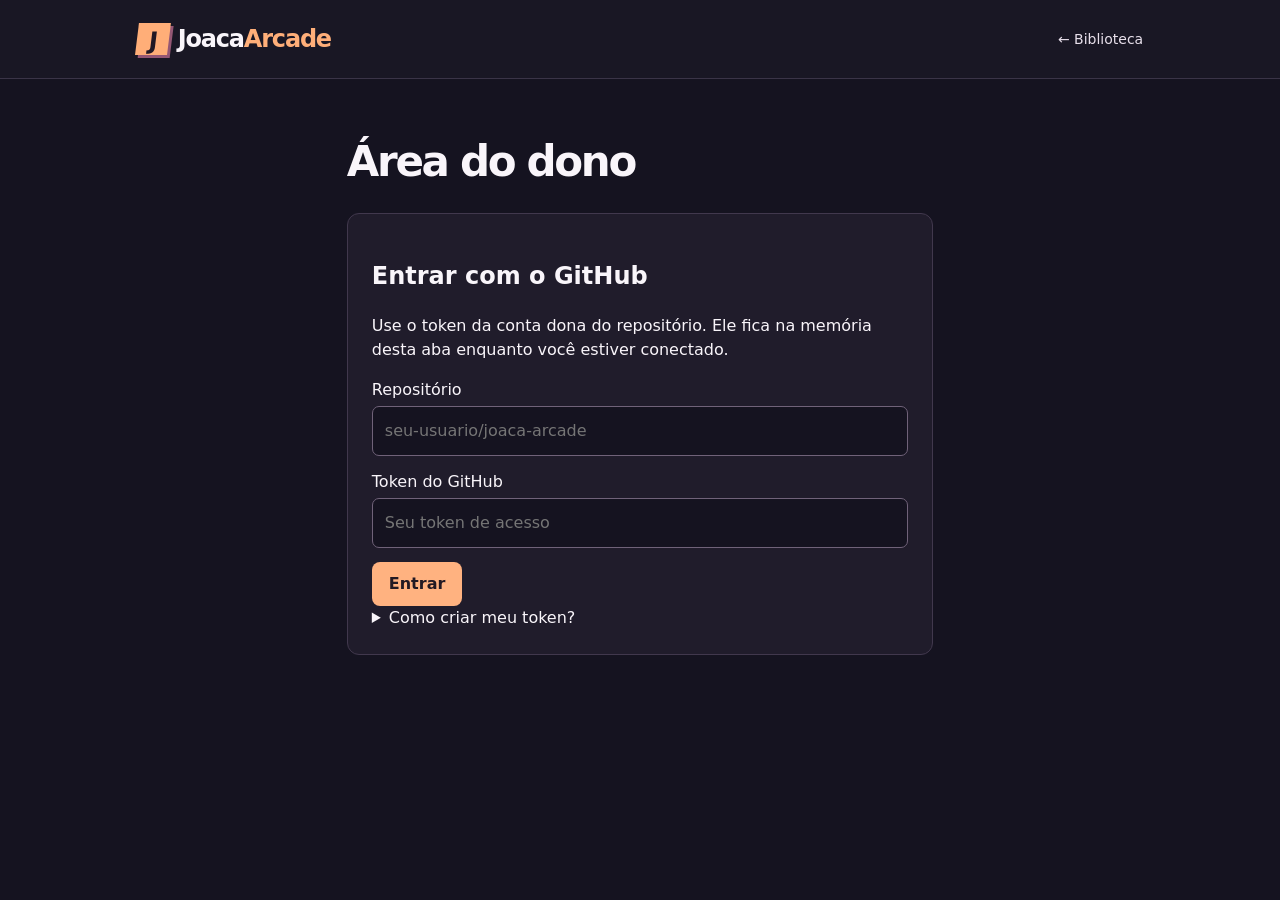
==== painel.html @ ccbb85a3 "Publicar biblioteca, painel e links dos jogos hospedados" ====
<!doctype html><html lang="pt-BR"><head><meta charset="utf-8"><meta name="viewport" content="width=device-width,initial-scale=1"><title>Área do dono | Joaca Arcade</title><link rel="stylesheet" href="estilo.css"></head><body><header><nav><a class="logo" href="./"><b>J</b> Joaca<span>Arcade</span></a><a class="owner" href="./">← Biblioteca</a></nav></header><main class="admin"><h1>Área do dono</h1>
<form id="login" class="box"><h2>Entrar com o GitHub</h2><p>Use o token da conta dona do repositório. Ele fica na memória desta aba enquanto você estiver conectado.</p>
<label>Repositório<input id="repo" placeholder="seu-usuario/joaca-arcade" required autocomplete="off"></label>
<label>Token do GitHub<input id="token" type="password" required autocomplete="off" placeholder="Seu token de acesso"></label>
<button>Entrar</button><details><summary>Como criar meu token?</summary><p>No GitHub, abra sua foto → Settings → Developer settings → Personal access tokens → Fine-grained tokens. Gere um token com prazo de validade, selecione apenas o repositório do site e dê a Contents a permissão Read and write. Cole o token acima apenas na sua cópia do site.</p></details></form>
<form id="cadastro" class="box" hidden><h2>Adicionar jogo</h2><small id="conta"></small><label>Nome do jogo<input id="nome" maxlength="90" placeholder="Ex.: Parking Rush" required></label><label>Link do jogo hospedado<input id="link" type="url" placeholder="https://…" required></label><button>Publicar jogo</button></form>
<p class="status" role="status" id="status"></p><button class="muted" id="sair" hidden>Sair do painel</button></main><script src="painel.js"></script></body></html>
---- estilo.css ----
*{box-sizing:border-box}html{color-scheme:dark;scroll-behavior:smooth}body{margin:0;background:#151320;color:#f9f5fa;font:16px/1.5 'DM Sans',system-ui,sans-serif}nav,main,footer{max-width:1160px;margin:auto;padding:0 6%}header{border-bottom:1px solid #3a3447;background:#191724}nav,.title{display:flex;align-items:center;justify-content:space-between;gap:12px}nav{height:78px}a{color:inherit}.logo{display:flex;align-items:center;text-decoration:none;font-weight:850;letter-spacing:-.05em;font-size:24px}.logo span{color:#ffaf79}.logo b{background:#ffae78;color:#211824;display:grid;place-items:center;width:32px;height:32px;margin-right:9px;box-shadow:3px 3px #945774;transform:skew(-7deg)}.owner{font-size:14px;color:#e7dfea;text-decoration:none}.owner:hover{text-decoration:underline}main{padding-top:32px}.hero{display:flex;align-items:center;padding:clamp(25px,5vw,66px);min-height:355px;overflow:hidden;border:1px solid #59435c;border-radius:16px;background:linear-gradient(90deg,#20162fe8,#23182f95 35%,transparent 70%),url(pista.png) center/cover}.hero h1{font-size:clamp(52px,8vw,96px);letter-spacing:-.075em;line-height:.87;margin:0}.hero em{font-style:normal;color:#ffad79}.hero p{margin:20px 0;color:#fff}.button,button{display:inline-block;background:#ffb280;color:#221923;font:inherit;font-weight:750;border:0;border-radius:8px;padding:10px 17px;text-decoration:none;cursor:pointer}.button:hover,button:hover{background:#ffd0ac}button:disabled{opacity:.6}section#jogos{padding-top:32px}.title{border-bottom:1px solid #42394b;padding-bottom:12px}.title h2{font-size:clamp(22px,4vw,32px);margin:0;letter-spacing:-.04em}.title span,footer,small{color:#c2b5c8}.empty,.card,.box{background:#201c2b;border:1px solid #41384d;border-radius:12px;padding:24px}.empty{text-align:center;padding:40px 18px;margin-top:18px}.empty strong{display:block;font-size:20px}.empty p{color:#c3b8cb;margin:6px}.grid{display:grid;grid-template-columns:repeat(auto-fit,minmax(min(100%,245px),1fr));gap:16px;margin-top:18px}.card{text-decoration:none;border-top:4px solid #ec9f74;display:grid;gap:16px;overflow-wrap:anywhere}.card:hover{background:#292334}.card strong{font-size:24px}.card span{color:#ffba92}footer{padding-top:36px;padding-bottom:28px;font-size:13px}.admin{max-width:740px}.admin h1{letter-spacing:-.055em;font-size:42px;line-height:1.1}.box{margin:15px 0}label,input{display:block;width:100%}label{margin:14px 0}input{background:#151320;color:white;border:1px solid #706279;border-radius:7px;padding:12px;font:inherit;margin-top:4px}.status{color:#ffd2ae;overflow-wrap:anywhere}.muted{background:transparent;border:1px solid #71657c;color:white;margin:8px 0}.muted:hover{background:#30293a}[hidden]{display:none!important}:focus-visible{outline:3px solid #ffba92;outline-offset:4px}@media(max-width:600px){nav{height:62px}.hero{align-items:flex-start;min-height:360px;background:linear-gradient(180deg,#21172fbb,transparent 67%),url(pista.png) 69% bottom/auto 100%}.hero p{max-width:215px}.hero h1{font-size:63px}.logo{font-size:19px}.owner{font-size:13px}}
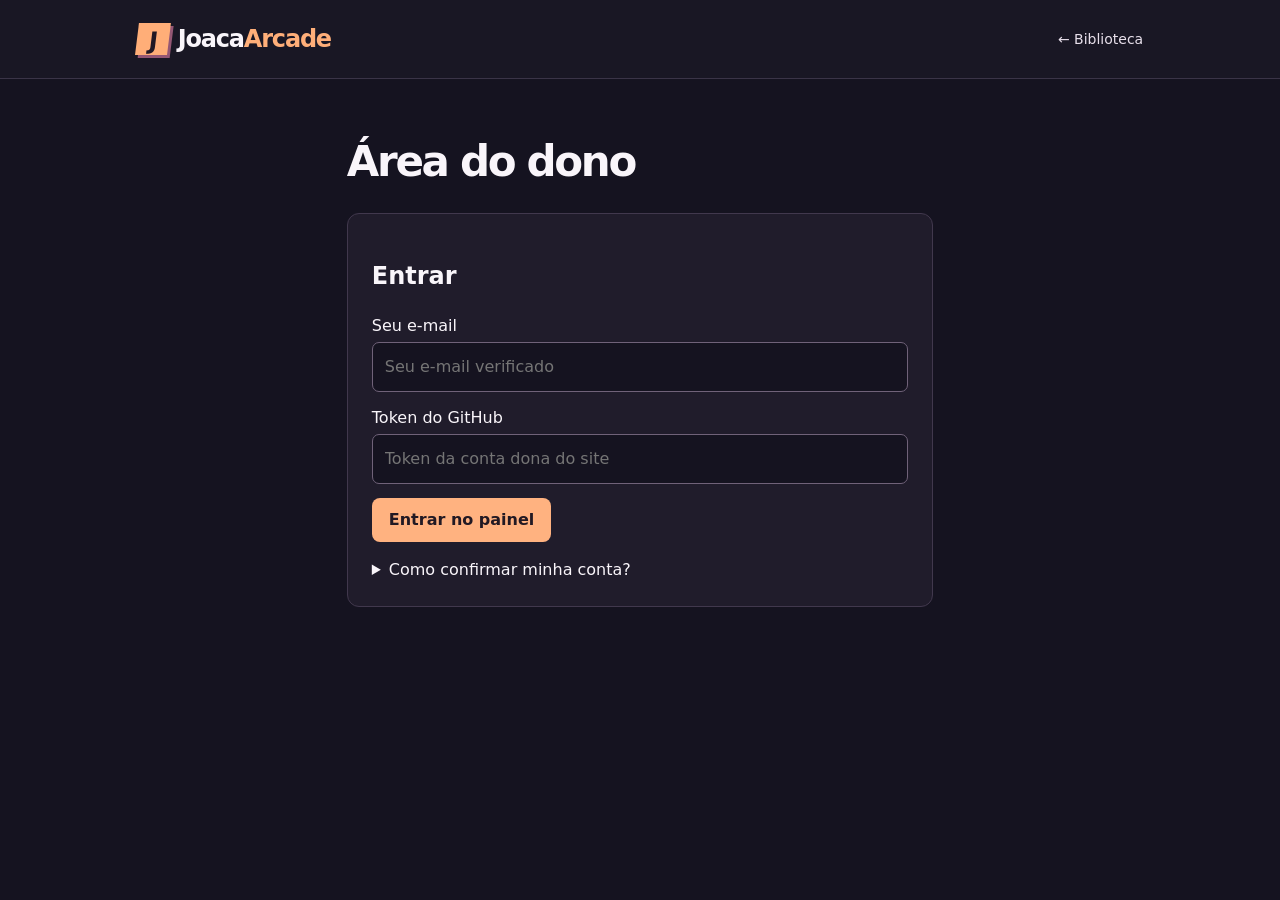
==== commit 063c23af: "Verificar o e-mail do dono e jogar dentro da biblioteca" ====
--- a/painel.html
+++ b/painel.html
@@ -1,7 +1,6 @@
 <!doctype html><html lang="pt-BR"><head><meta charset="utf-8"><meta name="viewport" content="width=device-width,initial-scale=1"><title>Área do dono | Joaca Arcade</title><link rel="stylesheet" href="estilo.css"></head><body><header><nav><a class="logo" href="./"><b>J</b> Joaca<span>Arcade</span></a><a class="owner" href="./">← Biblioteca</a></nav></header><main class="admin"><h1>Área do dono</h1>
-<form id="login" class="box"><h2>Entrar com o GitHub</h2><p>Use o token da conta dona do repositório. Ele fica na memória desta aba enquanto você estiver conectado.</p>
-<label>Repositório<input id="repo" placeholder="seu-usuario/joaca-arcade" required autocomplete="off"></label>
-<label>Token do GitHub<input id="token" type="password" required autocomplete="off" placeholder="Seu token de acesso"></label>
-<button>Entrar</button><details><summary>Como criar meu token?</summary><p>No GitHub, abra sua foto → Settings → Developer settings → Personal access tokens → Fine-grained tokens. Gere um token com prazo de validade, selecione apenas o repositório do site e dê a Contents a permissão Read and write. Cole o token acima apenas na sua cópia do site.</p></details></form>
-<form id="cadastro" class="box" hidden><h2>Adicionar jogo</h2><small id="conta"></small><label>Nome do jogo<input id="nome" maxlength="90" placeholder="Ex.: Parking Rush" required></label><label>Link do jogo hospedado<input id="link" type="url" placeholder="https://…" required></label><button>Publicar jogo</button></form>
-<p class="status" role="status" id="status"></p><button class="muted" id="sair" hidden>Sair do painel</button></main><script src="painel.js"></script></body></html>
+<form id="login" class="box"><h2>Entrar</h2><label>Seu e-mail<input id="email" type="email" required autocomplete="email" placeholder="Seu e-mail verificado"></label><label>Token do GitHub<input id="token" type="password" required autocomplete="off" placeholder="Token da conta dona do site"></label>
+<button>Entrar no painel</button><details><summary>Como confirmar minha conta?</summary><p>Confirme seu endereço em Settings → Emails na sua conta do GitHub. Crie um token fine-grained para o repositório Joaca-Games, com Contents: Read and write e, nas permissões da conta, Email addresses: Read-only. O token fica apenas nesta aba.</p></details></form>
+<form id="cadastro" class="box" hidden><h2>Adicionar jogo</h2><label>Link do jogo no GitHub Pages<input id="link" type="url" required placeholder="https://usuario.github.io/jogo/"></label><button>Verificar jogo</button></form>
+<section class="box" id="previa" hidden><h2 id="titulo"></h2><p>Confira se o jogo abre na prévia antes de publicar.</p><div id="amostra"></div><button id="publicar">Publicar na biblioteca</button></section>
+<p class="status" role="status" id="status"></p><button class="muted" id="sair" hidden>Sair do painel</button></main><script src="jogador.js"></script><script src="painel.js"></script></body></html>
--- a/estilo.css
+++ b/estilo.css
@@ -1 +1,2 @@
 *{box-sizing:border-box}html{color-scheme:dark;scroll-behavior:smooth}body{margin:0;background:#151320;color:#f9f5fa;font:16px/1.5 'DM Sans',system-ui,sans-serif}nav,main,footer{max-width:1160px;margin:auto;padding:0 6%}header{border-bottom:1px solid #3a3447;background:#191724}nav,.title{display:flex;align-items:center;justify-content:space-between;gap:12px}nav{height:78px}a{color:inherit}.logo{display:flex;align-items:center;text-decoration:none;font-weight:850;letter-spacing:-.05em;font-size:24px}.logo span{color:#ffaf79}.logo b{background:#ffae78;color:#211824;display:grid;place-items:center;width:32px;height:32px;margin-right:9px;box-shadow:3px 3px #945774;transform:skew(-7deg)}.owner{font-size:14px;color:#e7dfea;text-decoration:none}.owner:hover{text-decoration:underline}main{padding-top:32px}.hero{display:flex;align-items:center;padding:clamp(25px,5vw,66px);min-height:355px;overflow:hidden;border:1px solid #59435c;border-radius:16px;background:linear-gradient(90deg,#20162fe8,#23182f95 35%,transparent 70%),url(pista.png) center/cover}.hero h1{font-size:clamp(52px,8vw,96px);letter-spacing:-.075em;line-height:.87;margin:0}.hero em{font-style:normal;color:#ffad79}.hero p{margin:20px 0;color:#fff}.button,button{display:inline-block;background:#ffb280;color:#221923;font:inherit;font-weight:750;border:0;border-radius:8px;padding:10px 17px;text-decoration:none;cursor:pointer}.button:hover,button:hover{background:#ffd0ac}button:disabled{opacity:.6}section#jogos{padding-top:32px}.title{border-bottom:1px solid #42394b;padding-bottom:12px}.title h2{font-size:clamp(22px,4vw,32px);margin:0;letter-spacing:-.04em}.title span,footer,small{color:#c2b5c8}.empty,.card,.box{background:#201c2b;border:1px solid #41384d;border-radius:12px;padding:24px}.empty{text-align:center;padding:40px 18px;margin-top:18px}.empty strong{display:block;font-size:20px}.empty p{color:#c3b8cb;margin:6px}.grid{display:grid;grid-template-columns:repeat(auto-fit,minmax(min(100%,245px),1fr));gap:16px;margin-top:18px}.card{text-decoration:none;border-top:4px solid #ec9f74;display:grid;gap:16px;overflow-wrap:anywhere}.card:hover{background:#292334}.card strong{font-size:24px}.card span{color:#ffba92}footer{padding-top:36px;padding-bottom:28px;font-size:13px}.admin{max-width:740px}.admin h1{letter-spacing:-.055em;font-size:42px;line-height:1.1}.box{margin:15px 0}label,input{display:block;width:100%}label{margin:14px 0}input{background:#151320;color:white;border:1px solid #706279;border-radius:7px;padding:12px;font:inherit;margin-top:4px}.status{color:#ffd2ae;overflow-wrap:anywhere}.muted{background:transparent;border:1px solid #71657c;color:white;margin:8px 0}.muted:hover{background:#30293a}[hidden]{display:none!important}:focus-visible{outline:3px solid #ffba92;outline-offset:4px}@media(max-width:600px){nav{height:62px}.hero{align-items:flex-start;min-height:360px;background:linear-gradient(180deg,#21172fbb,transparent 67%),url(pista.png) 69% bottom/auto 100%}.hero p{max-width:215px}.hero h1{font-size:63px}.logo{font-size:19px}.owner{font-size:13px}}
+.player iframe,#amostra iframe{display:block;width:100%;background:#0b0a12;border:1px solid #40374c;border-radius:10px}.player iframe{height:clamp(320px,74dvh,820px)}#amostra iframe{height:320px;margin-bottom:18px}.player .title{flex-wrap:wrap;margin-bottom:14px}.player h2{overflow-wrap:anywhere}.player:fullscreen{background:#101019;padding:8px}.player:fullscreen iframe{height:calc(100dvh - 78px)}details{margin-top:16px}summary{cursor:pointer}
